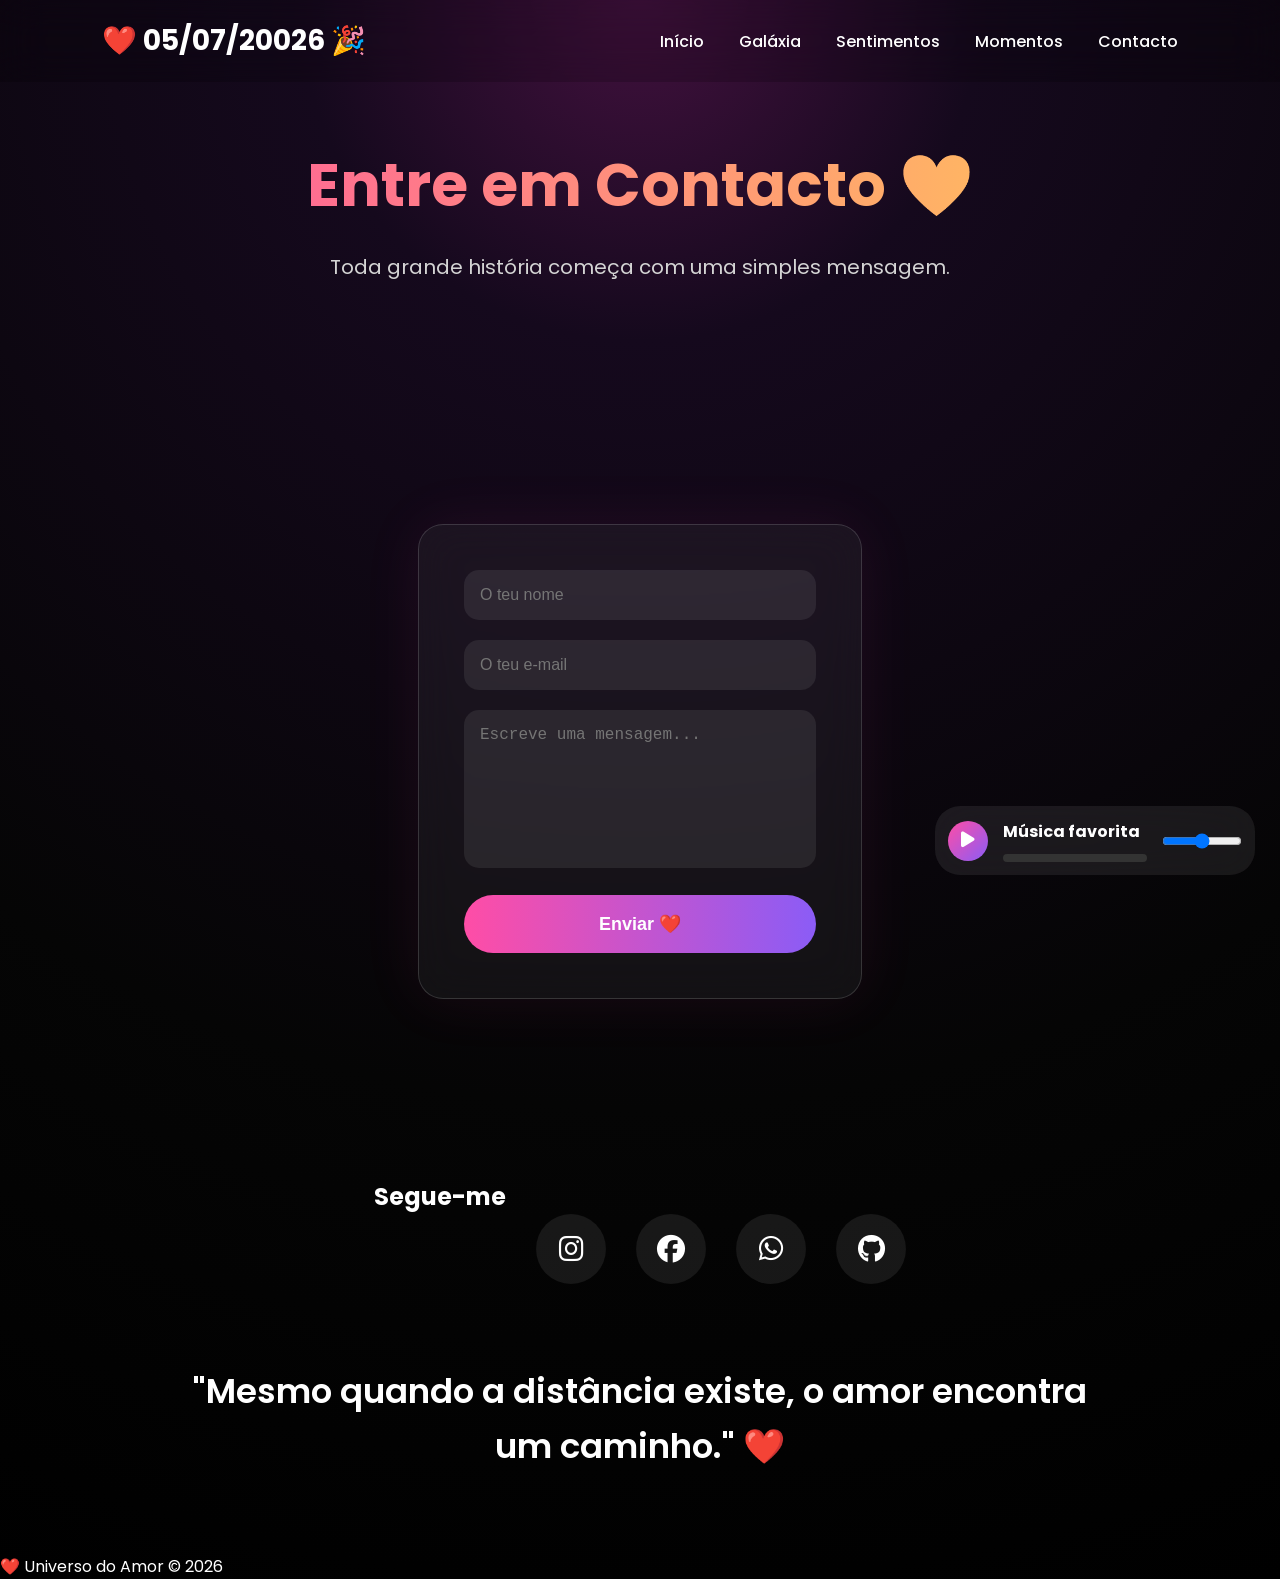
==== contacto.html @ 7f06703f "created" ====
<!DOCTYPE html>
<html lang="pt">

<head>
    <meta charset="UTF-8">
    <meta name="viewport"
        content="width=device-width, initial-scale=1.0">

    <title>Contacto</title>
    <link rel="stylesheet" href="style.css">
    <link rel="preconnect"
        href="https://fonts.googleapis.com">

    <link rel="stylesheet"
        href="https://cdnjs.cloudflare.com/ajax/libs/font-awesome/6.6.0/css/all.min.css">

    <link href="https://fonts.googleapis.com/css2?family=Poppins:wght@300;400;600;700;800&display=swap"
        rel="stylesheet">
</head>

<body>

<!-- EFEITO DE TRANSIÇÃO -->
<div id="transition"></div>

    <!-- MENU -->
<header>

    <div class="logo">

        ❤️ 05/07/20026 🎉

    </div>

    <nav>
        <ul>
            <li><a class="page-link" href="index.html">Início</a></li>

            <li><a class="page-link" href="galaxia.html">Galáxia</a></li>

            <li><a class="page-link" href="sentimentos.html">Sentimentos</a></li>

            <li><a class="page-link" href="momentos.html">Momentos</a></li>

            <li><a class="page-link" href="contacto.html">Contacto</a></li>
        </ul>
    </nav>
</header>

<!-- TÍTULO -->
<section class="titulo">
    <h1>

        Entre em Contacto ❤️

    </h1>

    <p>

        Toda grande história começa com uma simples mensagem.

    </p>
</section>

<!-- FORMULÁRIO -->
<section id="contacto">
    <div class="contact-container">
        <form>
            <input
            type="text"
            placeholder="O teu nome"
            required>

            <input
            type="email"
            placeholder="O teu e-mail"
            required>

            <textarea
            rows="7"
            placeholder="Escreve uma mensagem..."
            required></textarea>

            <button type="submit">

            Enviar ❤️

            </button>
        </form>
    </div>
</section>

<!-- REDES SOCIAIS -->
<section class="redes">
    <h2>

        Segue-me

    </h2>

    <div class="social-icons">
        <a href="#">
            <i class="fab fa-instagram"></i>
        </a>

        <a href="#">
            <i class="fab fa-facebook"></i>
        </a>

        <a href="#">
            <i class="fab fa-whatsapp"></i>
        </a>

        <a href="#">
            <i class="fab fa-github"></i>
        </a>
    </div>
</section>

<!-- FRASE -->
<section class="frase-amor">
    <h2>

    "Mesmo quando a distância existe,
    o amor encontra um caminho."

    ❤️

    </h2>
</section>

<footer>
    <p>

    ❤️ Universo do Amor © 2026

    </p>
</footer>

<div id="music-player">
    <button id="playPause">
        <i class="fa-solid fa-play"></i>
    </button>

    <div class="music-info">
        <h3>Música favorita</h3>

        <div class="barra">
            <div class="progresso"></div>
        </div>
    </div>

    <input type="range"
           id="volume"
           min="0"
           max="100"
           value="50">
</div>
<audio id="musica" loop>
    <source
        src="audio/musica.mp3"
        type="audio/mp3">
</audio>

<script src="script.js"></script>
</body>
</html>
---- style.css ----
/* =====================================================
   UNIVERSO DO AMOR
   STYLE.CSS
===================================================== */

/* ===========================
   RESET
=========================== */
*{
    margin:0;
    padding:0;
    box-sizing:border-box;
}

html{
    scroll-behavior:smooth;
}

body{
    font-family:'Poppins',sans-serif;
    background:#030303;
    color:white;
    overflow-x:hidden;
    min-height:100vh;
}

/* ===========================
   VARIÁVEIS
=========================== */
:root{
--rosa:#ff4da6;
--rosa2:#ff7ec8;
--roxo:#8b5cf6;
--azul:#4f9cff;
--dourado:#ffd54f;
--branco:#ffffff;
--preto:#030303;
--glass:rgba(255,255,255,.08);
--glass2:rgba(255,255,255,.12);
}

/* ===========================
   FUNDO
=========================== */
body{
background:
radial-gradient(circle at top,#43113f 0%,#15091d 20%,#050505 65%,#000 100%);
}

/* =====================================================
   TELA INICIAL
===================================================== */
#loading-screen{
position:fixed;
top:0;
left:0;
width:100%;
height:100vh;
display:flex;
justify-content:center;
align-items:center;
background:black;
z-index:999999;
transition:1s;
}

.loading-content{
text-align:center;
}

.loading-content h1{
font-size:55px;
font-weight:800;
margin-top:25px;
background:linear-gradient(90deg,#ff7ec8,#ffffff,#ffd54f);
-webkit-background-clip:text;
background-clip: text;
}

.loading-content p{
margin-top:20px;
font-size:18px;
color:#cccccc;
}

/* BOTÃO */
#btn-entrar{
margin-top:45px;
padding:18px 55px;
font-size:18px;
border:none;
border-radius:50px;
cursor:pointer;
background:linear-gradient(90deg,var(--rosa),var(--roxo));
color:white;
transition:.4s;
box-shadow:0 0 35px rgba(255,0,170,.45);
}

.hero-button{
display:inline-block;
padding:18px 55px;
border-radius:50px;
text-decoration:none;
background:linear-gradient(90deg, var(--rosa),var(--roxo));
color:white;
font-size:18px;
font-weight:600;
transition:.4s;
box-shadow:0 0 25px rgba(255,0,170,.4);
}

#btn-entrar:hover{
transform:translateY(-5px);
box-shadow:0 0 45px rgba(255,0,170,.7);
}

/* =====================================================
   CORAÇÃO
===================================================== */
.heart-loader{
width:130px;
height:130px;
margin:auto;
background:var(--rosa);
transform:rotate(-45deg);
animation:pulse 2s infinite;
position:relative;
}

.heart-loader::before{
content:"";
position:absolute;
width:130px;
height:130px;
border-radius:50%;
background:var(--rosa);
top:-65px;
left:0;
}

.heart-loader::after{
content:"";
position:absolute;
width:130px;
height:130px;
border-radius:50%;
background:var(--rosa);
left:65px;
}

/*=========================
        HEADER
=========================*/
header{
position:fixed;
top:0;
left:0;
width:100%;
padding:20px 8%;
display:flex;
justify-content:space-between;
align-items:center;
background:rgba(0,0,0,.18);
backdrop-filter:blur(20px);
z-index:999;
}

.logo{
font-size:28px;
font-weight:700;
color:white;
}

/*=========================
        MENU
=========================*/
nav ul{
display:flex;
gap:35px;
list-style:none;
}

nav a{
text-decoration:none;
color:white;
font-weight:500;
transition:.35s;
position:relative;
}

nav a::after{
content:"";
position:absolute;
bottom:-5px;
left:0;
width:0;
height:2px;
background:var(--rosa);
transition:.35s;
}

nav a:hover{
color:var(--rosa2);
}

nav a:hover::after{
width:100%;
}

/* =====================================================
   PLAYER
===================================================== */
#music-player{
position:fixed;
right:25px;
bottom:25px;
width:320px;
padding:13px;
border-radius:25px;
background:var(--glass);
backdrop-filter:blur(20px);
display:flex;
align-items:center;
gap:15px;
z-index:999;
}

#playPause{
width:40px;
height:40px;
border-radius:50%;
border:none;
background:linear-gradient(135deg,var(--rosa),var(--roxo));
color:white;
cursor:pointer;
font-size:18px;
}

.music-info{
flex:1;
}

.music-info h3{
font-size:16px;
margin-bottom:10px;
}

.barra{
width:100%;
height:8px;
background:#333;
border-radius:20px;
overflow:hidden;
}

.progresso{
width:0;
height:100%;
background:linear-gradient(90deg,var(--rosa),var(--dourado));
}

#volume{
width:80px;
}

/*=========================
        TRANSIÇÃO
=========================*/
#transition{
position:fixed;
top:0;
left:0;
width:100%;
height:100%;
background:black;
opacity:0;
pointer-events:none;
transition:.7s;
z-index:999999;
}

#transition.active{
opacity:1;
pointer-events:auto;
}

/*=========================
        HERO
=========================*/
.hero{
height:100vh;
display:flex;
justify-content:space-between;
align-items:center;
text-align:center;
padding:0 10%;
}

.hero-content{
max-width:900px;
}

.hero h1{
font-size:90px;
font-weight:800;
margin-bottom:25px;
background:linear-gradient(90deg, var(--rosa),white, var(--dourado));
-webkit-background-clip:text;
background-clip:text;
-webkit-text-fill-color:transparent;
}

.hero p{
font-size:22px;
line-height:38px;
color:#ddd;
margin-bottom:45px;
}

/* =====================================================
   HERO
===================================================== */
.hero-left{
max-width:650px;
}

.hero-left span{
font-size:20px;
color:#ddd;
}

.hero-left h1{
margin-top:15px;
font-size:80px;
line-height:90px;
font-weight:800;
}

.hero-left strong{
color:var(--rosa2);
}

.hero-left p{
margin-top:30px;
font-size:20px;
line-height:35px;
color:#d6d6d6;
}

.hero-button{
margin-top:40px;
padding:20px 60px;
border:none;
border-radius:60px;
font-size:20px;
cursor:pointer;
background:linear-gradient(90deg,var(--rosa),var(--roxo));
color:white;
transition:.4s;
}

.hero-button:hover{
transform:scale(1.08);
box-shadow:0 0 45px rgba(255,0,170,.7);
}

/*=========================
        TÍTULOS
=========================*/
.titulo{
padding-top:140px;
padding-bottom:60px;
text-align:center;
}

.titulo h1{
font-size:60px;
margin-bottom:20px;
background:linear-gradient(90deg, var(--rosa), var(--dourado));
-webkit-background-clip:text;
background-clip:text;
-webkit-text-fill-color:transparent;
}

.titulo p{
font-size:20px;
color:#d4d4d4;
max-width:700px;
margin:auto;
line-height:34px;
}

/* =====================================================
   ANIMAÇÕES
===================================================== */

@keyframes pulse{
    0%{
    transform:rotate(-45deg) scale(1);
    }
    50%{
    transform:rotate(-45deg) scale(1.12);
    }
    100%{
    transform:rotate(-45deg) scale(1);
    }
}

@keyframes fadeUp{
    from{
        opacity:0;
        transform:translateY(50px);
    }

    to{
        opacity:1;
        transform:translateY(0);
    }

}
.hero,
.titulo{
    animation:fadeUp 1.2s;
}

/* =====================================================
                GALÁXIA
=====================================================*/
#galaxia{
    position:relative;
    width:100%;
    min-height: 100vh;
    height:120vh;
    display:flex;
    justify-content:center;
    align-items:center;
    overflow:hidden;
    /*background:radial-gradient(circle at center, rgba(255,70,170,.08), transparent 45%);*/
    background: radial-gradient(circle at center, #1c0c31 0%, #0b0618 70%, #050312 100%);
}

/* =====================================================
            UNIVERSO
=====================================================*/
.universo{
    position:relative;
    width:900px;
    height:900px;
    display:flex;
    justify-content:center;
    align-items:center;
    perspective: 1200px;
    margin: auto;
    transform-style: preserve-3d;
    transform-origin: center;
}

/* =====================================================
          ESPIRAL GALÁCTICA
=====================================================*/
.universo::before{
    content: "";
    position: absolute;
    inset: 0;

    background-image:
    /* =========================
       25 ESTRELAS PRÓXIMAS DO CENTRO
    ========================== */
    radial-gradient(2px 2px at 280px 260px, rgba(255,255,255,.9), transparent),
    radial-gradient(1.5px 1.5px at 320px 240px, rgba(255,255,255,.8), transparent),
    radial-gradient(1px 1px at 350px 300px, rgba(255,255,255,.7), transparent),
    radial-gradient(2px 2px at 260px 320px, rgba(255,255,255,.9), transparent),
    radial-gradient(1.5px 1.5px at 310px 340px, rgba(255,255,255,.8), transparent),
    radial-gradient(1px 1px at 290px 280px, rgba(255,255,255,.6), transparent),
    radial-gradient(2px 2px at 330px 270px, rgba(255,255,255,.9), transparent),
    radial-gradient(1.5px 1.5px at 370px 310px, rgba(255,255,255,.8), transparent),
    radial-gradient(1px 1px at 240px 290px, rgba(255,255,255,.7), transparent),
    radial-gradient(2px 2px at 300px 360px, rgba(255,255,255,.9), transparent),
    radial-gradient(1px 1px at 340px 380px, rgba(255,255,255,.6), transparent),
    radial-gradient(1.5px 1.5px at 380px 260px, rgba(255,255,255,.8), transparent),
    radial-gradient(1px 1px at 260px 250px, rgba(255,255,255,.7), transparent),
    radial-gradient(2px 2px at 310px 310px, rgba(255,255,255,.9), transparent),
    radial-gradient(1.5px 1.5px at 295px 325px, rgba(255,255,255,.8), transparent),
    radial-gradient(1px 1px at 275px 345px, rgba(255,255,255,.6), transparent),
    radial-gradient(2px 2px at 360px 340px, rgba(255,255,255,.9), transparent),
    radial-gradient(1px 1px at 390px 300px, rgba(255,255,255,.7), transparent),
    radial-gradient(1.5px 1.5px at 250px 310px, rgba(255,255,255,.8), transparent),
    radial-gradient(2px 2px at 330px 290px, rgba(255,255,255,.9), transparent),
    radial-gradient(1px 1px at 285px 260px, rgba(255,255,255,.6), transparent),
    radial-gradient(1.5px 1.5px at 315px 285px, rgba(255,255,255,.8), transparent),
    radial-gradient(1px 1px at 345px 330px, rgba(255,255,255,.7), transparent),
    radial-gradient(2px 2px at 300px 270px, rgba(255,255,255,.9), transparent),
    radial-gradient(1px 1px at 320px 350px, rgba(255,255,255,.6), transparent),

    /* =========================
       25 ESTRELAS MAIS AFASTADAS
    ========================== */
    radial-gradient(2px 2px at 50px 80px, rgba(255,255,255,.9), transparent),
    radial-gradient(1px 1px at 120px 40px, rgba(255,255,255,.7), transparent),
    radial-gradient(1.5px 1.5px at 500px 60px, rgba(255,255,255,.8), transparent),
    radial-gradient(2px 2px at 580px 120px, rgba(255,255,255,.9), transparent),
    radial-gradient(1px 1px at 420px 30px, rgba(255,255,255,.6), transparent),
    radial-gradient(1.5px 1.5px at 80px 500px, rgba(255,255,255,.8), transparent),
    radial-gradient(2px 2px at 150px 520px, rgba(255,255,255,.9), transparent),
    radial-gradient(1px 1px at 600px 400px, rgba(255,255,255,.7), transparent),
    radial-gradient(1.5px 1.5px at 520px 480px, rgba(255,255,255,.8), transparent),
    radial-gradient(2px 2px at 30px 300px, rgba(255,255,255,.9), transparent),
    radial-gradient(1px 1px at 70px 200px, rgba(255,255,255,.6), transparent),
    radial-gradient(1.5px 1.5px at 200px 600px, rgba(255,255,255,.8), transparent),
    radial-gradient(2px 2px at 400px 580px, rgba(255,255,255,.9), transparent),
    radial-gradient(1px 1px at 550px 250px, rgba(255,255,255,.7), transparent),
    radial-gradient(1.5px 1.5px at 450px 450px, rgba(255,255,255,.8), transparent),
    radial-gradient(2px 2px at 100px 150px, rgba(255,255,255,.9), transparent),
    radial-gradient(1px 1px at 300px 20px, rgba(255,255,255,.6), transparent),
    radial-gradient(1.5px 1.5px at 620px 320px, rgba(255,255,255,.8), transparent),
    radial-gradient(2px 2px at 260px 560px, rgba(255,255,255,.9), transparent),
    radial-gradient(1px 1px at 480px 520px, rgba(255,255,255,.7), transparent),
    radial-gradient(1.5px 1.5px at 10px 10px, rgba(255,255,255,.8), transparent),
    radial-gradient(2px 2px at 640px 640px, rgba(255,255,255,.9), transparent),
    radial-gradient(1px 1px at 200px 100px, rgba(255,255,255,.6), transparent),
    radial-gradient(1.5px 1.5px at 380px 200px, rgba(255,255,255,.8), transparent),
    radial-gradient(2px 2px at 500px 500px, rgba(255,255,255,.9), transparent);

    background-repeat: repeat;
    background-size: 600px 600px;
    opacity: 0.8;
    pointer-events: none;
    animation: estrelas 120s linear infinite;
    z-index: 0;
}

.universo .space-dust{
    position: absolute;
    inset: 0;
    background: 
        radial-gradient(circle at 30% 30%, 
        radial-gradient rgba(255, 255, 255, 0.03), transparent 60%),
        radial-gradient (Cicle at 70% 70%, rgba(70% 70%, 255, 255, 255, 0.02) transparent 60%);
    animation: dust 200s linear infinite;
}

.universo::after{
    content: "";
    position: absolute;
    inset: 0;
    background-image:
        radial-gradient(3px 3px at 20px 30px, rgba(255, 255, 255,0.9), transparent),
        radial-gradient(2px 2px at 90px 120px, rgba(255, 255, 255, 0.9), transparent),
        radial-gradient(2.5px 2.5px at 500px 100px, rgba(255, 255, 255,0.9), transparent),
        radial-gradient(3px 3px at 80px 300px, rgba(255, 255, 255,0.9), transparent),
        radial-gradient(2px 2px at 450px 350px,   rgba(255, 255, 255,0.9), transparent);
    background-repeat: no-repeat;
    animation: twinkling 4s infinite ease-in-out;
    pointer-events: none;
    z-index: 1;
}

#starsCanvas{
position:absolute;
inset: 0;
width: 100%;
height: 100%;
pointer-events:none;
display: block;
z-index: 0;
}
.star{
position:absolute;
left: 200px;
top: 150px;
width: 5px;
height: 5px;
border-radius: 50%;
background: white;
box-shadow: 0 0 8px white;
}

/* =====================================================
            NEBULOSAS
=====================================================*/
.nebula {
position:absolute;
border-radius:50%;
filter:blur(120px);
opacity:.35;
animation:nebulaMove 18s ease-in-out infinite;
pointer-events:none;
}

.nebula1 {
width:420px;
height:420px;
background:#ff3ea5;
left:-120px;
top:120px;
}

.nebula2 {
width:500px;
height:500px;
background:#6b5cff;
right:-180px;
bottom:-50px;
animation-delay:8s;
}

/* =====================================================
                  SOL
=====================================================*/
.sol{
    position:absolute;
    width:180px;
    height:180px;
    border-radius:50%;
    background:#020202;
    display:flex;
    justify-content:center;
    align-items:center;
    box-shadow:
    0 0 35px #ffd54f,
    0 0 70px rgba(255,215,0,.45),
    0 0 120px rgba(255,0,170,.18);
    z-index:100;
}

/* linhas douradas */
.linhas-sol{
position:absolute;
width:100%;
height:100%;
border-radius:50%;
background:
repeating-radial-gradient(circle, transparent 0px, transparent 8px, rgba(255,215,0,.18) 10px, rgba(255,215,0,.30) 13px);
animation:solRotate 20s linear infinite;
}

/* =====================================================
          CORAÇÃO GIGANTE
=====================================================*/
.heart-central{
position:absolute;
top:50%;
left:50%;
transform:translate(-50%,-170px);
font-size:120px;
z-index:120;
filter:
drop-shadow(0 0 30px #ff3ea5)
drop-shadow(0 0 60px #ff3ea5);
animation:heartBeat 2s infinite;
}

/* =====================================================
                ÓRBITAS
=====================================================*/
.orbit{
    position:absolute;
    border:1px solid rgba(255,255,255,.08);
    border-radius:50%;
    display:flex;
    justify-content:center;
    align-items:flex-start;
    animation:rotateOrbit linear infinite;
    pointer-events:none;
    transform-origin: center;
    z-index: 10;
}


/* tamanhos */
.orbit1{
width:260px;
height:260px;
animation-duration:10s;
}

.orbit2{
width:360px;
height:360px;
animation-duration:14s;
}

.orbit3{
width:470px;
height:470px;
animation-duration:18s;
}

.orbit4{
width:580px;
height:580px;
animation-duration:22s;
}

.orbit5{
width:690px;
height:690px;
animation-duration:26s;
}

.orbit6{
width:800px;
height:800px;
animation-duration:30s;
}

.orbit7{
width:910px;
height:910px;
animation-duration:34s;
}

.orbit8{
width:1000px;
height:1000px;
animation-duration:38s;
}

/* =====================================================
              PLANETAS
=====================================================*/
.planet{
    position:absolute;
    top:-38px;
    cursor:pointer;
    transition:.5s;
    z-index: 50;
    pointer-events: auto;
    animation: counterRotate 8s linear infinite;
}

.planet img{
width:82px;
height:82px;
border-radius:50%;
object-fit:cover;
border:3px solid white;
box-shadow:0 0 25px rgba(255,255,255,.5);
transition:.5s;
}

.planet:hover{
transform:scale(1.25);
z-index:300;
}

.planet:hover img{
    transform: 
    scale(1.25)
    translateZ(40px);
    box-shadow: 0 0 35px #ff4da6, 0 0 70px #ff4da6;
}

/* =====================================================
      BRILHO DOS PLANETAS
=====================================================*/
.planet::after{
content:"";
position:absolute;
left:50%;
top:50%;
transform:translate(-50%,-50%);
width:90px;
height:90px;
border-radius:50%;
background:rgba(255,255,255,.10);
filter:blur(20px);
z-index:-1;
}

/* =====================================================
             ANIMAÇÕES
=====================================================*/
@keyframes counterRotate{
    from{
    transform: rotate(-50deg);
    /*rotateX(70deg)
    rotateZ(0deg);*/
    }

    to{
    transform: rotate(-50deg); 
   /*rotatex(70deg)
    rotatez(360deg);*/
    }
}

@keyframes rotateOrbit{
    from{
    transform: rotate (0deg); 
    }

    to{
    transform: rotate(360deg); 

    }
}

@keyframes heartBeat{
    0%{
    transform:translate(-50%,-170px) scale(1);
    }
    50%{
    transform:translate(-50%,-170px) scale(1.18);
    }
    100%{
    transform:translate(-50%,-170px) scale(1);
    }
}

@keyframes solRotate{
    from{
        transform: rotate (0deg); 

    /*transform:
        rotateX(70deg)
        rotateZ(0deg); */
    }
    to{
      transform:rotate(360deg);

        /*transform:
        rotatex(70deg)
        rotatez(360deg);*/
    }
}

@keyframes nebulaMove{
    0%{
    transform:translate(0,0);
    }
    50%{
    transform:translate(40px,-30px);
    }
    100%{
    transform:translate(0,0);
    }
}

@keyframes estrelas{
    from{
    transform:translate(0,0);
    }

    to{
    transform:translateY(-400px);
    }
}

@keyframes twinkling{
    0%, 100%{
    opacity: 0.8; transform: scale(1);
    }
    50%{
    opacity: 0.3; transform: scale(1.3);
    }
}

@keyframes dust{
    from{
    transform: rotate(0deg);
    }
    to{
    transform: rotate(360deg);
    }
}

/* =====================================================
        GLASSMORPHISM - CARDS DE SENTIMENTOS
=====================================================*/
.glass{
    background: rgba(255,255,255,.08);
    backdrop-filter: blur(18px);
    border: 1px solid rgba(255, 255, 255, .12);
    border-radius: 25px;
}

.footer{
    margin-top: 100%;
    padding: 35px;
    text-align: center;
    background: rgba(255,255,255,.05);
    backdrop-filter: blur(15px);
    border-top: 1px solid rgba(255, 255, 255, .08);
}

.footer p{
    color: #bbb;
    font-size: 15px;
}

#sentimentos{
padding:40px 0 80px;
margin: auto;
max-width: 1200px;
text-align:center;
width:90%;
}

.cards{
display:grid;

grid-template-columns:repeat(auto-fit,minmax(250px,1fr));

gap:30px;

}

.card{

background:rgba(255,255,255,.06);
backdrop-filter:blur(18px);
border:1px solid rgba(255,255,255,.12);
border-radius:25px;
padding:35px;
cursor:pointer;
transition:.4s;
text-align:center;
}

.card:hover{
transform:translateY(-10px) scale(1.03);
box-shadow:0 0 40px rgba(255,77,166,.35);
}

.card h2{
margin-bottom: 15px;
font-size:22px;
}

.card p{
line-height: 28px;
color:#ccc;
}

.emoji{
    font-size: 55px;
    margin-bottom: 20px;
}
/* brilho interno */
.card::before{
content:"";
position:absolute;
width:200%;
height:200%;
background:radial-gradient(circle,rgba(255,255,255,.15),transparent 60%);
top:-50%;
left:-50%;
opacity:0;
transition:.4s;
}

.card:hover::before{
opacity:1;
}

.frase-amor{
    width: 90%;
    max-width: 900px;
    margin: 80px auto;
    text-align: center;
}

.frase-amor h2{
    font-size: 34px;
    line-height: 55px;
    font-weight: 600;
}

/* =====================================================
        GALERIA ANIMADA
=====================================================*/
#galeria{
    width: 90%;
    max-width: 1300px;
    margin: auto;
    padding-bottom: 100px;
    text-align:center;
}

.gallery{
    display:grid;
    grid-template-columns:repeat(auto-fit,minmax(250px,1fr));
    gap:25px;
}

.foto{
    overflow:hidden;
    border-radius:20px;
    cursor:pointer;
    transition:.4s;
}

.foto img{
    width:100%;
    height:280px;
    object-fit:cover;
    transition:.5s;
}

.foto:hover img{
transform:scale(1.12);
}

.foto:hover::after{

opacity:1;

}

/* =====================================================
        CONTACTO FUTURISTA
=====================================================*/

#contacto{
    width: 90%;
    max-width: 700px;
    margin: 60px auto;
    padding:120px 10%;
    display:flex;
    justify-content:center;
    align-items:center;
}

.contact-container{
    padding:45px;
    background:rgba(255,255,255,.05);
    backdrop-filter:blur(20px);
    border-radius:25px;
    border:1px solid rgba(255,255,255,.15);

    text-align:center;
    box-shadow:0 0 60px rgba(255,77,166,.08);

}

.contact-container input, .contact-container textarea{
    width:100%;
    font-size:16px;
    margin-bottom:20px;
    color:#ccc;
    outline:none;
    border-radius:15px;
    padding:16px;
    border: none;
    background:rgba(255,255,255,.08);
}

.contact-container textarea{
    resize: none;
}

.contact-container button{
width:100%;
padding:18px;
border:none;
border-radius:40px;
background:linear-gradient(90deg,#ff4da6,#8b5cf6);
color:white;
font-size:18px;
font-weight: 600;
transition:.35s;

}

.contact-container button:hover{
    transform:translateY(-5px);
    box-shadow:0 0 35px rgba(255,77,166,.4)5;
}

/* =====================================================
        MODAL DOS PLANETAS
=====================================================*/

.modal{
position:fixed;
inset:0;
background:rgba(0,0,0,.75);
display:none;
justify-content:center;
align-items:center;
z-index:9999;
}

.modal-content{
width:90%;
max-width:500px;
padding:40px;
border-radius:20px;
background:rgba(255,255,255,.08);
backdrop-filter:blur(25px);
text-align:center;
border:1px solid rgba(255,255,255,.2);
animation:fadeUp .5s;
}

#close-modal{
position:absolute;
top:20px;
right:30px;
font-size:30px;
cursor:pointer;
}

@keyframes zoomIn{
    from{
        transform:scale(.7);
        opacity:0;
    }
    to{
        transform:scale(1);
        opacity:1;
}

}


/* =====================================================
        LIGHTBOX
=====================================================*/
#lightbox{
position:fixed;
inset:0;
background:rgba(0,0,0,.9);
display:none;
justify-content:center;
align-items:center;
z-index:99999;
}

#lightbox img{
max-width:900px;
width: 90%;
border-radius:20px;
}

#close-lightbox{
    position: absolute;
    top: 35px;
    right: 40px;
    font-size: 45px;
    cursor: pointer;
}
/* =====================================================
        BOTÃO TOPO
=====================================================*/

#btn-topo{

position:fixed;

bottom:120px;

right:25px;

width:55px;

height:55px;

border-radius:50%;

border:none;

background:linear-gradient(135deg,#ff4da6,#8b5cf6);

color:white;

cursor:pointer;

display:none;

}

/* =====================================================
        CURSOR
=====================================================*/

#cursor{
position:fixed;
width:20px;
height:20px;
border-radius:50%;
background:#ff4da6;
pointer-events:none;
mix-blend-mode:screen;
z-index:99999;
transform:translate(-50%,-50%);
box-shadow:0 0 20px #ff4da6;
}

/* =====================================================
        REDES
=====================================================*/
.redes{
    display: flex;
    justify-content: center;
    gap: 30px;
    margin-top: 35px;
}

.social-icons{
    display: flex;
    justify-content: center;
    gap: 30px;
    margin-top: 35px;
}

.social-icons a{
    width: 70px;
    height: 70px;
    border-radius: 50%;
    display: flex;
    justify-content: center;
    align-items: center;
    text-decoration: none;
    background: rgba(255,255,255,.08);
    color: white;
    font-size: 28px;
    transition: .35s;
}

.social-icons a:hover{
    background: #ff4da6;
    transform: translateY(-8px);
}
/* =====================================================
        RESPONSIVIDADE
=====================================================*/
@media(max-width:1024px){
    .hero h1{
    font-size:70px;
    }

    .universo{
    transform:scale(.75);
    }
}

@media(max-width:768px){
    #header{
    flex-direction:column;
    gap: 20px;
    padding: 20px;
    }

    .nav ul{
        flex-wrap: wrap;
        justify-content: center;
        gap: 18px;
    }

    .hero {
        font-size: 45px;
    }

    .hero h1{
    font-size:45px;
    line-height:55px;
    }

    .hero p{
        font-size: 18px;
        line-height: 30px;
    }

    .titulo{
        font-size: 42px;
    }

    .frase-amor h2{
        font-size: 26px;
        line-height: 40px;
    }
    .universo{
    transform:scale(.55);
    }
}

@media(max-width:480px){
    .logo{
        font-size: 22px;
    }

    .hero h1{
    font-size:35px;
    }

    .hero-button{
        padding: 15px 35px;
    }

    .contact-container{
    padding:25px;
    }

    .social-icons a{
        width: 55px;
        height: 55px;
        font-size: 22px;
    }

    .universo{
        transform: scale(.42);
    }
}
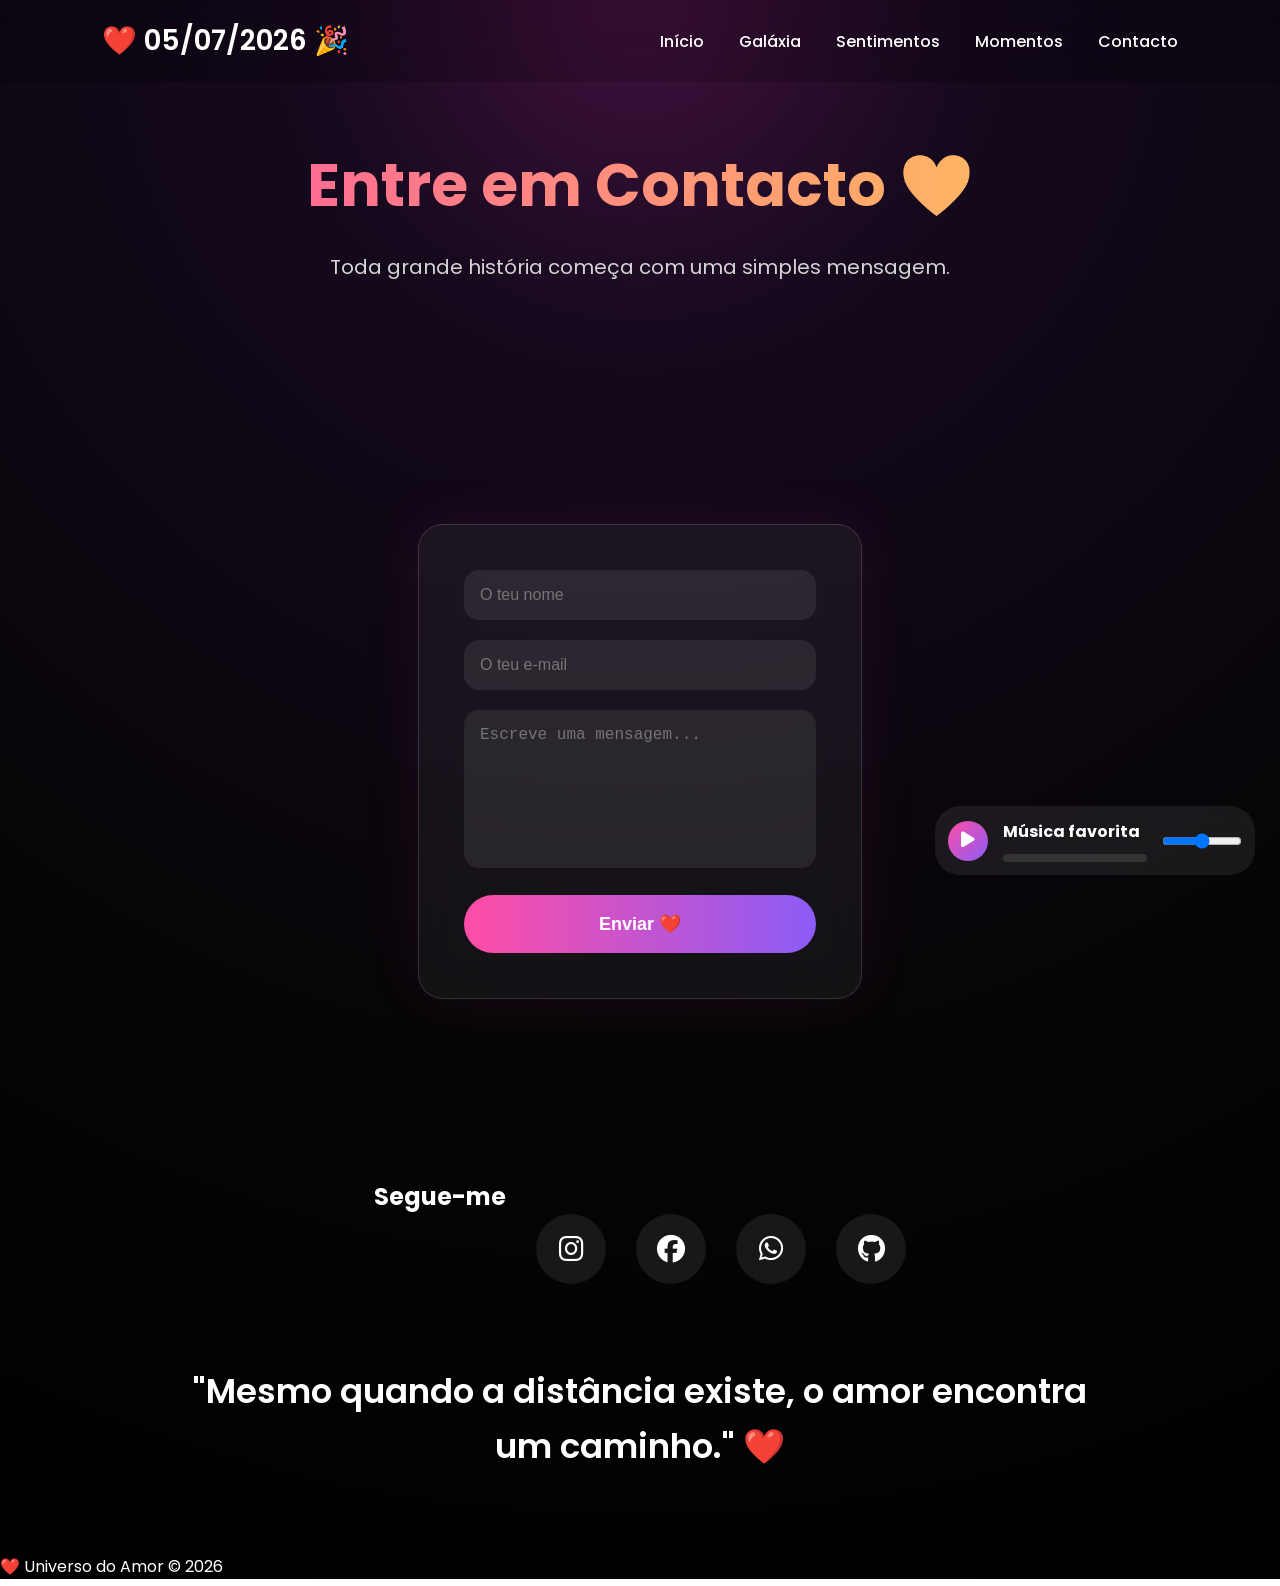
==== commit f25f99d3: "Fix date in contacto.html Updated the date in the logo and footer from 20026 to 2026." ====
--- a/contacto.html
+++ b/contacto.html
@@ -28,7 +28,7 @@
 
     <div class="logo">
 
-        ❤️ 05/07/20026 🎉
+        ❤️ 05/07/2026 🎉
 
     </div>
 
@@ -164,4 +164,4 @@
 
 <script src="script.js"></script>
 </body>
-</html>+</html>
--- a/style.css
+++ b/style.css
@@ -168,7 +168,7 @@
 
 .logo{
 font-size:28px;
-font-weight:700;
+font-weight:600;
 color:white;
 }
 
@@ -1304,4 +1304,4 @@
     .universo{
         transform: scale(.42);
     }
-}+}
